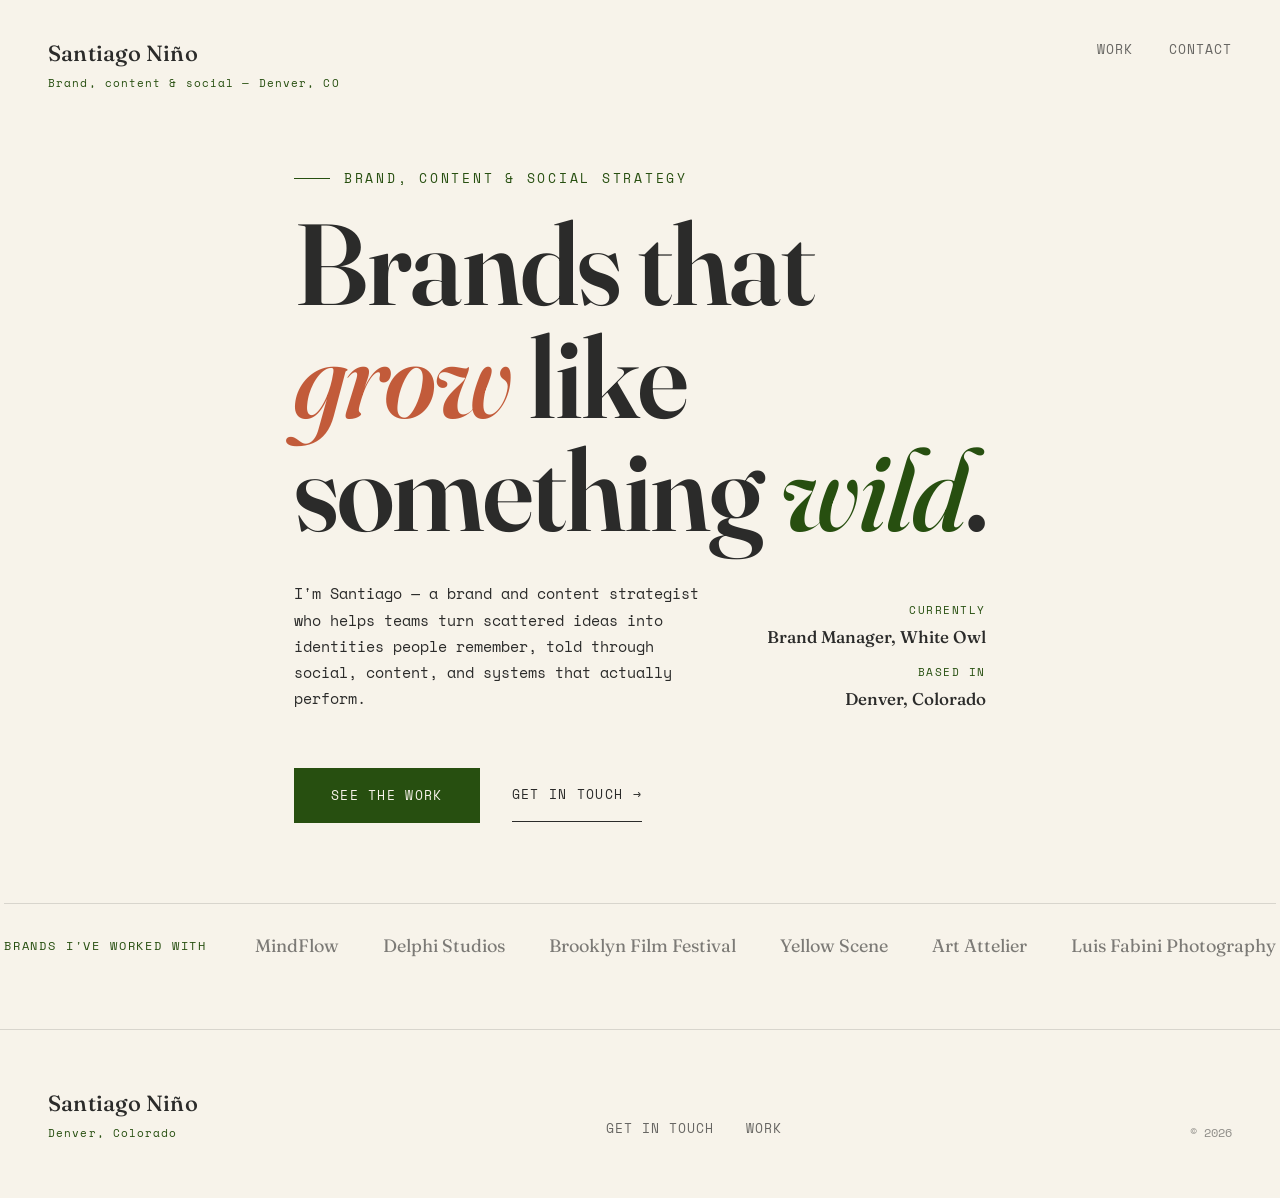
==== index.html @ bbf0f79d "Add files via upload" ====
<!DOCTYPE html>
<html lang="en">
<head>
<meta charset="UTF-8">
<meta name="viewport" content="width=device-width, initial-scale=1.0">
<title>Santiago Niño — Brand, Content & Social</title>
<meta name="description" content="Santiago Niño is a brand and content strategist based in Denver, Colorado, helping teams turn scattered ideas into identities people remember.">
<link rel="canonical" href="https://ageofdust.github.io/santiago-portfolio/">
<meta property="og:title" content="Santiago Niño — Brand, Content & Social">
<meta property="og:description" content="Santiago Niño is a brand and content strategist based in Denver, Colorado, helping teams turn scattered ideas into identities people remember.">
<meta property="og:type" content="website">
<meta name="twitter:card" content="summary">
<link rel="icon" href="favicon.svg" type="image/svg+xml">
<link rel="preconnect" href="https://fonts.googleapis.com">
<link rel="preconnect" href="https://fonts.gstatic.com" crossorigin>
<link href="https://fonts.googleapis.com/css2?family=Fraunces:ital,opsz,wght@0,9..144,300;0,9..144,400;0,9..144,500;0,9..144,600;0,9..144,900;1,9..144,400;1,9..144,500&family=Space+Mono:wght@400;700&display=swap" rel="stylesheet">
<link rel="stylesheet" href="css/styles.css">
</head>
<body data-section="">

<header>
  <div class="wrap nav">
    <div>
      <a href="index.html" class="brand-link"><span class="brand-name">Santiago Niño</span></a>
      <span class="brand-year">Brand, content &amp; social — Denver, CO</span>
    </div>
    <nav class="nav-links">
      <a href="work/index.html" data-nav-link="work">Work</a>
      <a href="contact/index.html" data-nav-link="contact">Contact</a>
    </nav>
    <button class="menu-toggle" onclick="toggleMenu()" aria-label="Toggle menu">
      <span></span><span></span>
    </button>
  </div>
  <nav class="mobile-menu" id="mobile-menu">
    <a href="work/index.html" data-nav-link="work">Work</a>
    <a href="contact/index.html" data-nav-link="contact">Contact</a>
  </nav>
</header>

<main>
    <section class="hero">
      <div class="wrap hero-canvas">

        <div class="hero-content">
          <div class="eyebrow">Brand, content &amp; social strategy</div>
          <h1>
            <span class="line">Brands that</span>
            <span class="line"><span class="accent-rust">grow</span> like</span>
            <span class="line">something <span class="accent">wild</span>.</span>
          </h1>

          <div class="hero-sub-row">
            <p class="hero-sub">I'm Santiago — a brand and content strategist who helps teams turn scattered ideas into identities people remember, told through social, content, and systems that actually perform.</p>
            <div class="hero-meta">
              <div class="hero-meta-item">
                <span class="hero-meta-label">Currently</span>
                <span class="hero-meta-value">Brand Manager, White Owl</span>
              </div>
              <div class="hero-meta-item">
                <span class="hero-meta-label">Based in</span>
                <span class="hero-meta-value">Denver, Colorado</span>
              </div>
            </div>
          </div>

          <div class="cta-row">
            <a href="work/index.html" class="btn-primary">See the work</a>
            <a href="contact/index.html" class="btn-outline">Get in touch <span aria-hidden="true">→</span></a>
          </div>
        </div>

      </div>

      <div class="wrap strip">
        <div class="strip-inner">
          <div class="strip-label">Brands I've worked with</div>
          <div class="strip-items">
            <span>MindFlow</span>
            <span>Delphi Studios</span>
            <span>Brooklyn Film Festival</span>
            <span>Yellow Scene</span>
            <span>Art Attelier</span>
            <span>Luis Fabini Photography</span>
          </div>
        </div>
      </div>
    </section>

</main>

<footer>
  <div class="wrap footer-inner">
    <div>
      <div class="brand-name">Santiago Niño</div>
      <span class="brand-year">Denver, Colorado</span>
    </div>
    <div class="footer-links">
      <a href="contact/index.html">Get in Touch</a>
      <a href="work/index.html">Work</a>
    </div>
    <div class="footer-meta">© 2026</div>
  </div>
</footer>

<script src="js/main.js" defer></script>

</body>
</html>
---- css/styles.css ----
:root {
    --paper: #F7F3EA;
    --forest: #274F10;
    --forest-deep: #1B380A;
    --rust: #C25B3A;
    --gold: #D4A24E;
    --charcoal: #2B2B2A;

    --font-display: 'Fraunces', serif;
    --font-mono: 'Space Mono', monospace;
  }

  * { margin: 0; padding: 0; box-sizing: border-box; }

  html { scroll-behavior: smooth; }

  body {
    background: var(--paper);
    color: var(--charcoal);
    font-family: var(--font-mono);
    line-height: 1.6;
    font-size: 15px;
    overflow-x: hidden;
  }

  a { color: inherit; text-decoration: none; }

  .wrap {
    max-width: 1320px;
    margin: 0 auto;
    padding: 0 48px;
  }

  /* ---------- HEADER ---------- */
  header {
    position: relative;
    z-index: 20;
    padding: 36px 0;
  }

  .nav {
    display: flex;
    align-items: flex-start;
    justify-content: space-between;
  }

  .brand-name {
    font-family: var(--font-display);
    font-size: 22px;
    font-weight: 500;
    letter-spacing: 0.01em;
  }

  .brand-year {
    font-family: var(--font-mono);
    font-size: 11px;
    letter-spacing: 0.1em;
    color: var(--forest);
    margin-top: 4px;
    display: block;
  }

  .nav-links {
    display: flex;
    align-items: center;
    gap: 36px;
    font-size: 12.5px;
    letter-spacing: 0.08em;
    text-transform: uppercase;
    padding-top: 4px;
  }

  .nav-links a {
    opacity: 0.7;
    transition: opacity 0.2s ease;
    border-bottom: 1px solid transparent;
    padding-bottom: 2px;
    cursor: pointer;
  }

  .nav-links a:hover,
  .nav-links a.is-active {
    opacity: 1;
    border-color: var(--forest);
  }

  /* ---------- MOBILE MENU ---------- */
  .menu-toggle {
    display: none;
    flex-direction: column;
    justify-content: center;
    gap: 6px;
    width: 32px;
    height: 32px;
    background: none;
    border: none;
    cursor: pointer;
    padding: 0;
  }

  .menu-toggle span {
    display: block;
    width: 100%;
    height: 1.5px;
    background: var(--charcoal);
    transition: transform 0.25s ease, opacity 0.25s ease;
  }

  .menu-toggle.is-open span:first-child {
    transform: translateY(3.5px) rotate(45deg);
  }

  .menu-toggle.is-open span:last-child {
    transform: translateY(-3.5px) rotate(-45deg);
  }

  .mobile-menu {
    display: none;
    flex-direction: column;
    max-height: 0;
    overflow: hidden;
    transition: max-height 0.3s ease;
    border-top: 1px solid rgba(43,43,42,0.15);
  }

  .mobile-menu.is-open {
    max-height: 220px;
  }

  .mobile-menu a {
    padding: 18px 24px;
    font-size: 13px;
    letter-spacing: 0.1em;
    text-transform: uppercase;
    color: var(--charcoal);
    opacity: 0.75;
    border-bottom: 1px solid rgba(43,43,42,0.1);
  }

  .mobile-menu a.is-active {
    opacity: 1;
    color: var(--forest);
  }

  /* ---------- SHARED EYEBROW ---------- */
  .eyebrow {
    font-family: var(--font-mono);
    font-size: 12.5px;
    letter-spacing: 0.22em;
    text-transform: uppercase;
    color: var(--forest);
    margin-bottom: 18px;
    display: flex;
    align-items: center;
    gap: 14px;
  }

  .eyebrow::before {
    content: '';
    display: block;
    width: 36px;
    height: 1px;
    background: var(--forest);
  }

  /* ---------- HERO (home view) ---------- */
  .hero {
    position: relative;
    padding: 40px 0 0;
    min-height: 72vh;
    display: flex;
    flex-direction: column;
    justify-content: center;
  }

  .hero-canvas {
    position: relative;
    min-height: 460px;
    display: flex;
    align-items: center;
  }

  .hero-content {
    position: relative;
    z-index: 5;
    max-width: 920px;
  }

  .hero h1 {
    font-family: var(--font-display);
    font-weight: 600;
    font-size: clamp(56px, 9vw, 124px);
    line-height: 0.98;
    letter-spacing: -0.015em;
    color: var(--charcoal);
  }

  .hero h1 .line {
    display: block;
  }

  .hero h1 .accent {
    font-style: italic;
    font-weight: 500;
    color: var(--forest);
  }

  .hero h1 .accent-rust {
    font-style: italic;
    font-weight: 500;
    color: var(--rust);
  }

  .hero-sub-row {
    display: flex;
    align-items: flex-end;
    justify-content: space-between;
    gap: 40px;
    margin-top: 36px;
    flex-wrap: wrap;
  }

  .hero-sub {
    font-family: var(--font-mono);
    font-size: 14.5px;
    line-height: 1.8;
    max-width: 420px;
    color: var(--charcoal);
  }

  .hero-meta {
    display: flex;
    flex-direction: column;
    gap: 14px;
    font-size: 12.5px;
    text-align: right;
    min-width: 200px;
  }

  .hero-meta-item {
    display: flex;
    flex-direction: column;
    gap: 3px;
  }

  .hero-meta-label {
    text-transform: uppercase;
    letter-spacing: 0.14em;
    color: var(--forest);
    font-size: 11px;
  }

  .hero-meta-value {
    font-family: var(--font-display);
    font-size: 17px;
    font-weight: 500;
    color: var(--charcoal);
  }

  /* ---------- CTA ROW ---------- */
  .cta-row {
    display: flex;
    align-items: center;
    gap: 32px;
    margin-top: 56px;
  }

  .btn-primary {
    background: var(--forest);
    color: var(--paper);
    padding: 16px 36px;
    font-family: var(--font-mono);
    font-size: 13px;
    letter-spacing: 0.1em;
    text-transform: uppercase;
    transition: background 0.2s ease, transform 0.15s ease;
    display: inline-block;
    border: 1px solid var(--forest);
    cursor: pointer;
  }

  .btn-primary:hover {
    background: var(--forest-deep);
    transform: translateY(-2px);
  }

  .btn-outline {
    font-family: var(--font-mono);
    font-size: 13px;
    letter-spacing: 0.1em;
    text-transform: uppercase;
    display: inline-flex;
    align-items: center;
    gap: 10px;
    padding: 16px 0;
    border-bottom: 1px solid var(--charcoal);
    transition: color 0.2s ease, border-color 0.2s ease;
    cursor: pointer;
  }

  .btn-outline:hover {
    color: var(--rust);
    border-color: var(--rust);
  }

  /* ---------- STRIP ---------- */
  .strip {
    border-top: 1px solid rgba(43,43,42,0.15);
    margin-top: 80px;
    padding: 28px 0;
  }

  .strip-inner {
    display: flex;
    align-items: center;
    gap: 48px;
    flex-wrap: wrap;
    justify-content: space-between;
  }

  .strip-label {
    font-size: 11.5px;
    letter-spacing: 0.16em;
    text-transform: uppercase;
    color: var(--forest);
    white-space: nowrap;
  }

  .strip-items {
    display: flex;
    gap: 44px;
    flex-wrap: wrap;
    font-family: var(--font-display);
    font-size: 18px;
    color: var(--charcoal);
    opacity: 0.6;
  }

  /* ---------- PAGE INTRO (work view) ---------- */
  .page-intro {
    padding: 40px 0 64px;
  }

  .page-intro h1 {
    font-family: var(--font-display);
    font-weight: 600;
    font-size: clamp(44px, 6.4vw, 84px);
    line-height: 1.04;
    letter-spacing: -0.01em;
    max-width: 760px;
  }

  .page-intro h1 .accent {
    font-style: italic;
    font-weight: 500;
    color: var(--forest);
  }

  .page-intro-sub {
    margin-top: 28px;
    max-width: 480px;
    font-size: 14.5px;
    line-height: 1.8;
  }

  /* ---------- CONTACT VIEW ---------- */
  .contact-hero {
    padding: 64px 0 140px;
    min-height: 64vh;
    display: flex;
    align-items: center;
  }

  .contact-hero h1 {
    font-family: var(--font-display);
    font-weight: 600;
    font-size: clamp(48px, 7.5vw, 100px);
    line-height: 1.02;
    letter-spacing: -0.01em;
    margin-top: 4px;
  }

  .contact-sub {
    margin-top: 28px;
    max-width: 460px;
    font-size: 15px;
    line-height: 1.8;
    color: var(--charcoal);
    opacity: 0.8;
  }

  .contact-links {
    margin-top: 56px;
    display: flex;
    flex-direction: column;
    gap: 0;
  }

  .contact-link {
    display: flex;
    align-items: baseline;
    gap: 24px;
    padding: 26px 0;
    border-top: 1px solid rgba(43,43,42,0.15);
    transition: padding-left 0.25s ease, color 0.25s ease;
  }

  .contact-links .contact-link:last-child {
    border-bottom: 1px solid rgba(43,43,42,0.15);
  }

  .contact-link:hover {
    padding-left: 12px;
    color: var(--rust);
  }

  .contact-link-label {
    font-family: var(--font-mono);
    font-size: 12px;
    letter-spacing: 0.14em;
    text-transform: uppercase;
    color: var(--forest);
    width: 90px;
    flex-shrink: 0;
  }

  .contact-link:hover .contact-link-label {
    color: var(--rust);
  }

  .contact-link-value {
    font-family: var(--font-display);
    font-size: clamp(20px, 2.6vw, 30px);
    font-weight: 500;
  }

  /* ---------- PROJECT INDEX ---------- */
  .project-index {
    border-top: 1px solid rgba(43,43,42,0.15);
  }

  .project {
    display: grid;
    grid-template-columns: 90px 1.4fr 1fr auto;
    align-items: center;
    gap: 32px;
    padding: 38px 0;
    border-bottom: 1px solid rgba(43,43,42,0.15);
    transition: padding-left 0.25s ease, padding-right 0.25s ease, background 0.25s ease;
    position: relative;
  }

  .project:hover {
    background: rgba(39,79,16,0.05);
    padding-left: 16px;
    padding-right: 16px;
    margin: 0 -16px;
  }

  .project-num {
    font-family: var(--font-mono);
    font-size: 13px;
    color: var(--forest);
    letter-spacing: 0.05em;
  }

  .project-name {
    font-family: var(--font-display);
    font-weight: 500;
    font-size: clamp(28px, 4vw, 46px);
    line-height: 1.08;
    transition: color 0.25s ease, font-style 0.25s ease;
  }

  .project:hover .project-name {
    color: var(--rust);
    font-style: italic;
  }

  .project-meta {
    display: flex;
    flex-direction: column;
    gap: 6px;
  }

  .project-tag {
    display: inline-flex;
    align-items: center;
    gap: 8px;
    font-size: 11px;
    letter-spacing: 0.14em;
    text-transform: uppercase;
    color: var(--forest);
  }

  .project-tag.is-personal {
    color: var(--rust);
  }

  .project-tag::before {
    content: '';
    display: block;
    width: 7px;
    height: 7px;
    border-radius: 50%;
    background: currentColor;
  }

  .project-desc {
    font-size: 13.5px;
    color: var(--charcoal);
    opacity: 0.75;
    max-width: 320px;
    line-height: 1.7;
  }

  .project-arrow {
    font-family: var(--font-display);
    font-size: 28px;
    font-style: italic;
    color: var(--charcoal);
    opacity: 0;
    transform: translateX(-8px);
    transition: opacity 0.25s ease, transform 0.25s ease;
    justify-self: end;
  }

  .project:hover .project-arrow {
    opacity: 1;
    transform: translateX(0);
    color: var(--rust);
  }

  /* ---------- LEGEND ---------- */
  .legend {
    display: flex;
    gap: 32px;
    padding: 32px 0;
    flex-wrap: wrap;
  }

  .legend-item {
    display: flex;
    align-items: center;
    gap: 10px;
    font-size: 11px;
    letter-spacing: 0.14em;
    text-transform: uppercase;
    color: var(--charcoal);
    opacity: 0.6;
  }

  .legend-dot {
    width: 7px;
    height: 7px;
    border-radius: 50%;
    background: var(--forest);
    display: block;
  }

  .legend-dot.is-personal {
    background: var(--rust);
  }

  /* ---------- FOOTER ---------- */
  footer {
    border-top: 1px solid rgba(43,43,42,0.15);
    padding: 56px 0;
    margin-top: 40px;
  }

  .footer-inner {
    display: flex;
    align-items: flex-end;
    justify-content: space-between;
    flex-wrap: wrap;
    gap: 24px;
  }

  .footer-links {
    display: flex;
    gap: 32px;
    font-size: 12.5px;
    letter-spacing: 0.08em;
    text-transform: uppercase;
  }

  .footer-links a {
    opacity: 0.7;
    transition: opacity 0.2s ease;
    border-bottom: 1px solid transparent;
    padding-bottom: 2px;
  }

  .footer-links a:hover {
    opacity: 1;
    border-color: var(--forest);
  }

  .footer-meta {
    font-size: 12px;
    color: var(--charcoal);
    opacity: 0.5;
  }

  /* ---------- PROJECT HEADER (individual project view) ---------- */
  .project-header {
    padding: 40px 0 56px;
  }

  .back-link {
    display: inline-flex;
    align-items: center;
    gap: 8px;
    font-size: 12.5px;
    letter-spacing: 0.1em;
    text-transform: uppercase;
    color: var(--forest);
    margin-bottom: 36px;
    border-bottom: 1px solid transparent;
    padding-bottom: 2px;
    transition: border-color 0.2s ease;
  }

  .back-link:hover {
    border-color: var(--forest);
  }

  .project-header-row {
    display: flex;
    align-items: center;
    gap: 36px;
  }

  .project-header-top {
    display: flex;
    align-items: center;
    gap: 24px;
    flex-shrink: 0;
  }

  .project-logo {
    width: 104px;
    height: 104px;
    border-radius: 22px;
    object-fit: cover;
    flex-shrink: 0;
    box-shadow: 0 8px 28px rgba(43,43,42,0.18);
  }

  .project-logo--wide {
    width: 168px;
    height: 90px;
    border-radius: 14px;
  }

  .project-logo--placeholder {
    background: var(--forest);
    color: var(--paper);
    display: flex;
    align-items: center;
    justify-content: center;
    font-family: var(--font-display);
    font-weight: 600;
    font-size: 30px;
    letter-spacing: 0.01em;
  }

  .project-header-top h1 {
    font-family: var(--font-display);
    font-weight: 600;
    font-size: clamp(32px, 4.4vw, 50px);
    line-height: 1.04;
    letter-spacing: -0.01em;
    white-space: nowrap;
  }

  .project-header-text {
    max-width: 560px;
  }

  .project-header-text .project-tag {
    margin-bottom: 10px;
  }

  .project-header-text p {
    font-size: 14.5px;
    line-height: 1.8;
    color: var(--charcoal);
    opacity: 0.85;
  }

  /* ---------- ACCORDION ---------- */
  .accordion-section {
    padding-bottom: 100px;
  }

  .accordion-item {
    border-top: 1px solid rgba(43,43,42,0.15);
  }

  .accordion-item:last-child {
    border-bottom: 1px solid rgba(43,43,42,0.15);
  }

  .accordion-trigger {
    width: 100%;
    display: flex;
    align-items: center;
    gap: 28px;
    padding: 30px 0;
    background: none;
    border: none;
    cursor: pointer;
    font-family: var(--font-mono);
    text-align: left;
    color: var(--charcoal);
    transition: padding-left 0.2s ease;
  }

  .accordion-trigger:hover {
    padding-left: 8px;
  }

  .accordion-num {
    font-size: 13px;
    color: var(--forest);
    letter-spacing: 0.05em;
  }

  .accordion-title {
    font-family: var(--font-display);
    font-weight: 500;
    font-size: clamp(24px, 3vw, 34px);
    flex: 1;
    transition: color 0.2s ease;
  }

  .accordion-trigger:hover .accordion-title {
    color: var(--rust);
  }

  .accordion-icon {
    font-family: var(--font-mono);
    font-size: 22px;
    color: var(--forest);
    transition: transform 0.25s ease;
    width: 24px;
    text-align: center;
  }

  .accordion-item.is-open .accordion-icon {
    transform: rotate(45deg);
  }

  .accordion-panel {
    max-height: 0;
    overflow: hidden;
    transition: max-height 0.35s ease;
  }

  .accordion-panel-inner {
    padding: 0 0 44px;
    display: flex;
    flex-direction: column;
    gap: 24px;
  }

  .accordion-visual {
    background: var(--card, #F1EDE3);
    background: rgba(39,79,16,0.06);
    border: 1px dashed rgba(39,79,16,0.3);
    border-radius: 14px;
    min-height: 280px;
    display: flex;
    align-items: center;
    justify-content: center;
  }

  .visual-placeholder {
    font-size: 12px;
    letter-spacing: 0.12em;
    text-transform: uppercase;
    color: var(--forest);
    opacity: 0.6;
  }

  .accordion-panel-inner p {
    font-size: 14px;
    line-height: 1.8;
    color: var(--charcoal);
    opacity: 0.8;
    max-width: 640px;
  }

  .article-link {
    display: inline-flex;
    align-items: center;
    gap: 8px;
    font-family: var(--font-mono);
    font-size: 13px;
    letter-spacing: 0.08em;
    text-transform: uppercase;
    color: var(--forest);
    border-bottom: 1px solid var(--forest);
    padding-bottom: 3px;
    align-self: flex-start;
    transition: color 0.2s ease, border-color 0.2s ease;
  }

  .article-link:hover {
    color: var(--rust);
    border-color: var(--rust);
  }

  /* ---------- RESPONSIVE ---------- */
  @media (max-width: 980px) {
    .nav { align-items: center; }
    .nav-links { display: none; }
    .menu-toggle { display: flex; }
    .mobile-menu { display: flex; }
    .hero { min-height: auto; padding: 20px 0 60px; }
    .hero-canvas { min-height: auto; }
    .hero-sub-row { flex-direction: column; align-items: flex-start; }
    .hero-meta { flex-direction: row; text-align: left; gap: 32px; }
    .cta-row { flex-direction: column; align-items: flex-start; gap: 20px; }
    .wrap { padding: 0 24px; }

    .project {
      grid-template-columns: 48px 1fr;
      grid-template-areas:
        "num name"
        ". meta"
        ". desc"
        ". arrow";
      row-gap: 10px;
    }
    .project-num { grid-area: num; }
    .project-name { grid-area: name; }
    .project-meta { grid-area: meta; }
    .project-desc { grid-area: desc; max-width: none; }
    .project-arrow { grid-area: arrow; justify-self: start; }
    .contact-hero { padding: 40px 0 80px; min-height: auto; }
    .contact-link { flex-direction: column; gap: 8px; }
    .contact-link-label { width: auto; }

    .project-header-row { flex-direction: column; align-items: flex-start; gap: 18px; }
    .project-header-top { gap: 16px; }
    .project-logo { width: 72px; height: 72px; border-radius: 16px; }
    .project-header-top h1 { font-size: 28px; white-space: normal; }
    .accordion-trigger { gap: 16px; }
    .accordion-visual { min-height: 200px; }
    .project-logo--wide { width: 130px; height: 70px; }
  }

  @media (max-width: 480px) {
    .wrap { padding: 0 20px; }
    .hero h1 { font-size: 40px; }
    .hero-sub { font-size: 14px; }
    .hero-meta { flex-direction: column; gap: 16px; }
    .btn-primary, .btn-outline { width: 100%; justify-content: center; text-align: center; }
    .cta-row { width: 100%; }
    .strip-inner { flex-direction: column; align-items: flex-start; gap: 16px; }
    .strip-items { gap: 20px 28px; font-size: 16px; }
    .page-intro h1 { font-size: 30px; }
    .contact-hero h1 { font-size: 36px; }
    .contact-link-value { font-size: 18px; word-break: break-word; }
    .accordion-trigger { gap: 10px; padding: 22px 0; }
    .accordion-title { font-size: 19px; }
    .accordion-icon { font-size: 18px; width: 18px; }
    .project-name { font-size: 24px; }
    .project-header-top h1 { font-size: 24px; }
    .project-logo { width: 60px; height: 60px; border-radius: 14px; }
    .project-logo--wide { width: 110px; height: 60px; }
  }
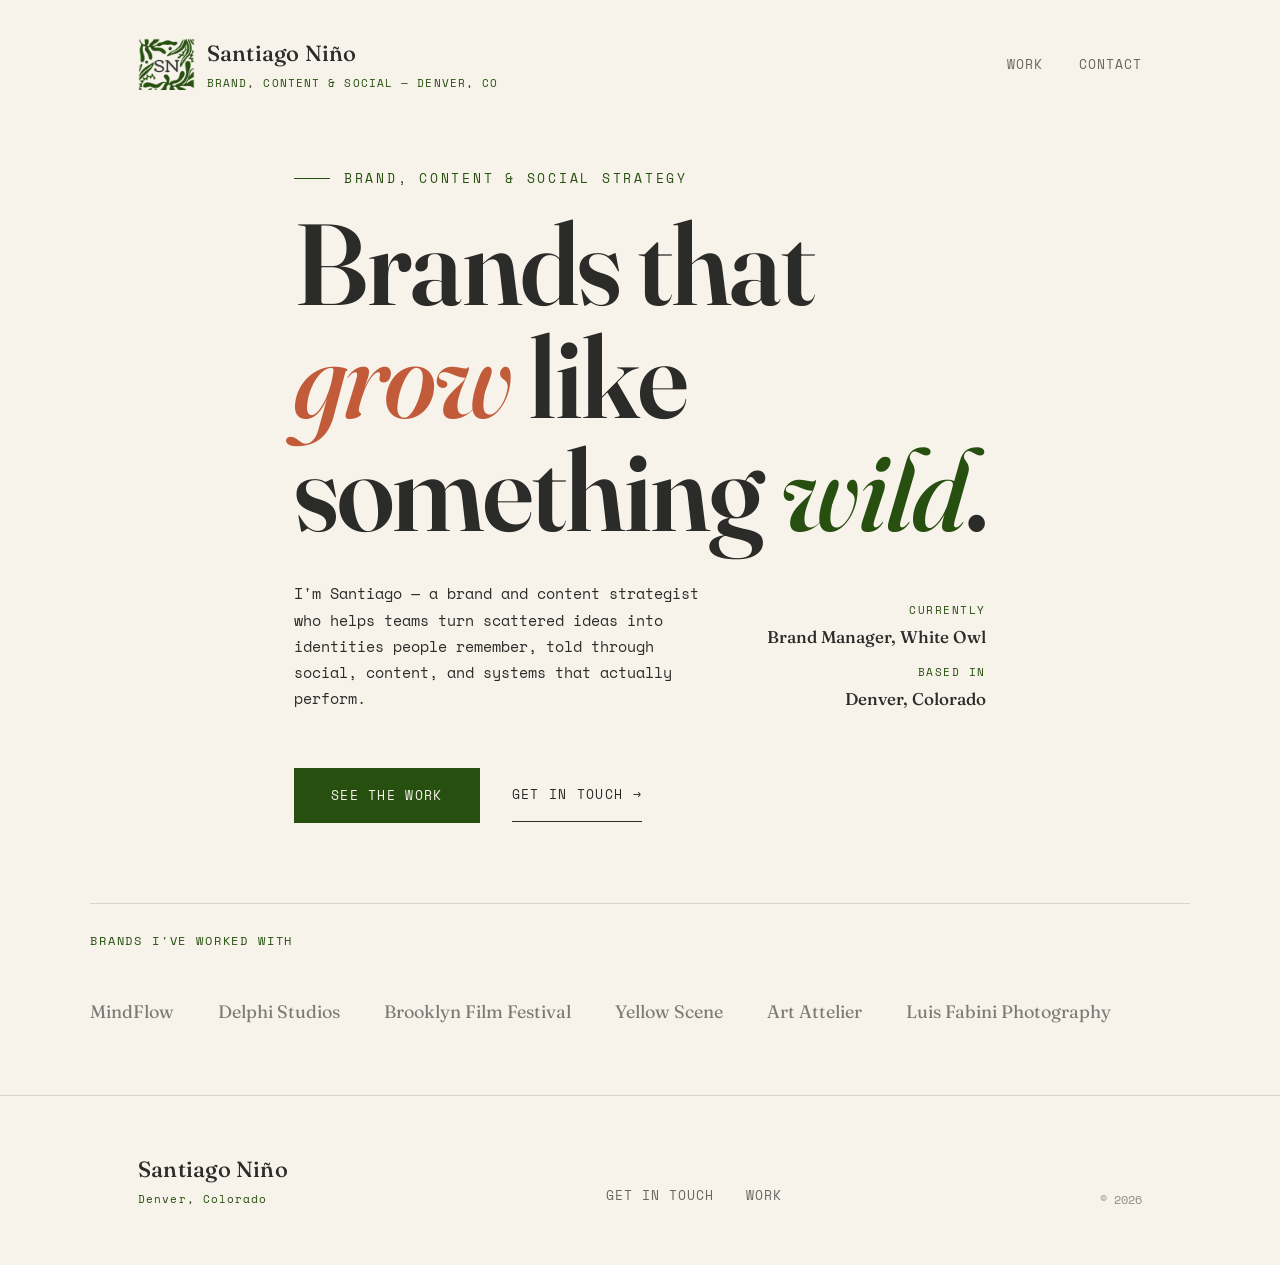
==== commit f11d6d50: "Add files via upload" ====
--- a/index.html
+++ b/index.html
@@ -10,7 +10,7 @@
 <meta property="og:description" content="Santiago Niño is a brand and content strategist based in Denver, Colorado, helping teams turn scattered ideas into identities people remember.">
 <meta property="og:type" content="website">
 <meta name="twitter:card" content="summary">
-<link rel="icon" href="favicon.svg" type="image/svg+xml">
+<link rel="icon" type="image/png" href="[data-uri]">
 <link rel="preconnect" href="https://fonts.googleapis.com">
 <link rel="preconnect" href="https://fonts.gstatic.com" crossorigin>
 <link href="https://fonts.googleapis.com/css2?family=Fraunces:ital,opsz,wght@0,9..144,300;0,9..144,400;0,9..144,500;0,9..144,600;0,9..144,900;1,9..144,400;1,9..144,500&family=Space+Mono:wght@400;700&display=swap" rel="stylesheet">
@@ -20,10 +20,7 @@
 
 <header>
   <div class="wrap nav">
-    <div>
-      <a href="index.html" class="brand-link"><span class="brand-name">Santiago Niño</span></a>
-      <span class="brand-year">Brand, content &amp; social — Denver, CO</span>
-    </div>
+    <a href="index.html" class="brand-link"><img src="[data-uri]" alt="Santiago Niño logo" class="brand-logo"><div class="brand-text"><span class="brand-name">Santiago Niño</span><span class="brand-year">BRAND, CONTENT &amp; SOCIAL — DENVER, CO</span></div></a>
     <nav class="nav-links">
       <a href="work/index.html" data-nav-link="work">Work</a>
       <a href="contact/index.html" data-nav-link="contact">Contact</a>
--- a/css/styles.css
+++ b/css/styles.css
@@ -26,7 +26,7 @@
   a { color: inherit; text-decoration: none; }
 
   .wrap {
-    max-width: 1320px;
+    max-width: 1100px;
     margin: 0 auto;
     padding: 0 48px;
   }
@@ -40,8 +40,28 @@
 
   .nav {
     display: flex;
-    align-items: flex-start;
+    align-items: center;
     justify-content: space-between;
+  }
+
+  .brand-link {
+    display: flex;
+    align-items: center;
+    gap: 12px;
+    text-decoration: none;
+    color: inherit;
+  }
+
+  .brand-logo {
+    width: auto;
+    height: 52px;
+    display: block;
+    flex-shrink: 0;
+  }
+
+  .brand-text {
+    display: flex;
+    flex-direction: column;
   }
 
   .brand-name {
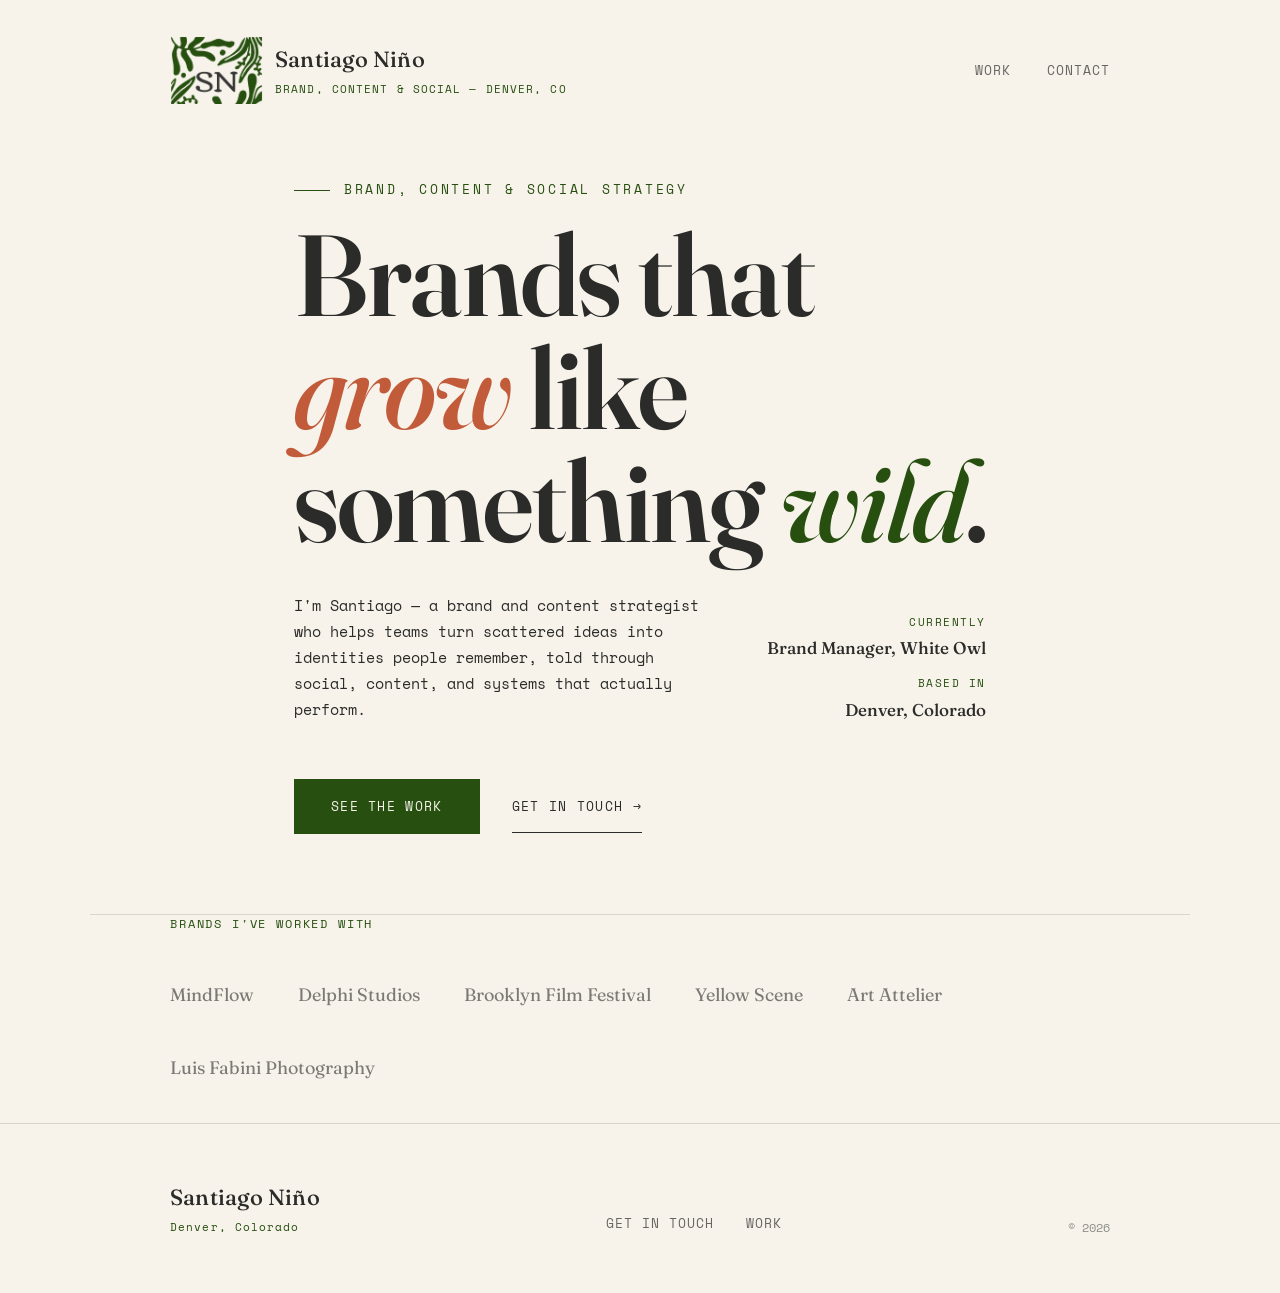
==== commit 98138488: "Add files via upload" ====
--- a/index.html
+++ b/index.html
@@ -5,12 +5,12 @@
 <meta name="viewport" content="width=device-width, initial-scale=1.0">
 <title>Santiago Niño — Brand, Content & Social</title>
 <meta name="description" content="Santiago Niño is a brand and content strategist based in Denver, Colorado, helping teams turn scattered ideas into identities people remember.">
-<link rel="canonical" href="https://ageofdust.github.io/santiago-portfolio/">
+<link rel="canonical" href="https://ageofdust.github.io/">
 <meta property="og:title" content="Santiago Niño — Brand, Content & Social">
 <meta property="og:description" content="Santiago Niño is a brand and content strategist based in Denver, Colorado, helping teams turn scattered ideas into identities people remember.">
 <meta property="og:type" content="website">
 <meta name="twitter:card" content="summary">
-<link rel="icon" type="image/png" href="[data-uri]">
+<link rel="icon" type="image/png" href="[data-uri]">
 <link rel="preconnect" href="https://fonts.googleapis.com">
 <link rel="preconnect" href="https://fonts.gstatic.com" crossorigin>
 <link href="https://fonts.googleapis.com/css2?family=Fraunces:ital,opsz,wght@0,9..144,300;0,9..144,400;0,9..144,500;0,9..144,600;0,9..144,900;1,9..144,400;1,9..144,500&family=Space+Mono:wght@400;700&display=swap" rel="stylesheet">
@@ -20,7 +20,7 @@
 
 <header>
   <div class="wrap nav">
-    <a href="index.html" class="brand-link"><img src="[data-uri]" alt="Santiago Niño logo" class="brand-logo"><div class="brand-text"><span class="brand-name">Santiago Niño</span><span class="brand-year">BRAND, CONTENT &amp; SOCIAL — DENVER, CO</span></div></a>
+    <a href="index.html" class="brand-link"><img src="[data-uri]" alt="Santiago Niño logo" class="brand-logo"><div class="brand-text"><span class="brand-name">Santiago Niño</span><span class="brand-year">BRAND, CONTENT &amp; SOCIAL — DENVER, CO</span></div></a>
     <nav class="nav-links">
       <a href="work/index.html" data-nav-link="work">Work</a>
       <a href="contact/index.html" data-nav-link="contact">Contact</a>
--- a/css/styles.css
+++ b/css/styles.css
@@ -54,7 +54,7 @@
 
   .brand-logo {
     width: auto;
-    height: 52px;
+    height: 68px;
     display: block;
     flex-shrink: 0;
   }
@@ -327,7 +327,8 @@
   .strip {
     border-top: 1px solid rgba(43,43,42,0.15);
     margin-top: 80px;
-    padding: 28px 0;
+    padding-top: 28px;
+    padding-bottom: 28px;
   }
 
   .strip-inner {
@@ -555,7 +556,8 @@
   .legend {
     display: flex;
     gap: 32px;
-    padding: 32px 0;
+    padding-top: 32px;
+    padding-bottom: 32px;
     flex-wrap: wrap;
   }
 
@@ -892,4 +894,16 @@
     .project-header-top h1 { font-size: 24px; }
     .project-logo { width: 60px; height: 60px; border-radius: 14px; }
     .project-logo--wide { width: 110px; height: 60px; }
+  }
+
+  @media (min-width: 1280px) {
+    .wrap {
+      padding: 0 80px;
+    }
+  }
+
+  @media (min-width: 1440px) {
+    .wrap {
+      padding: 0 120px;
+    }
   }
